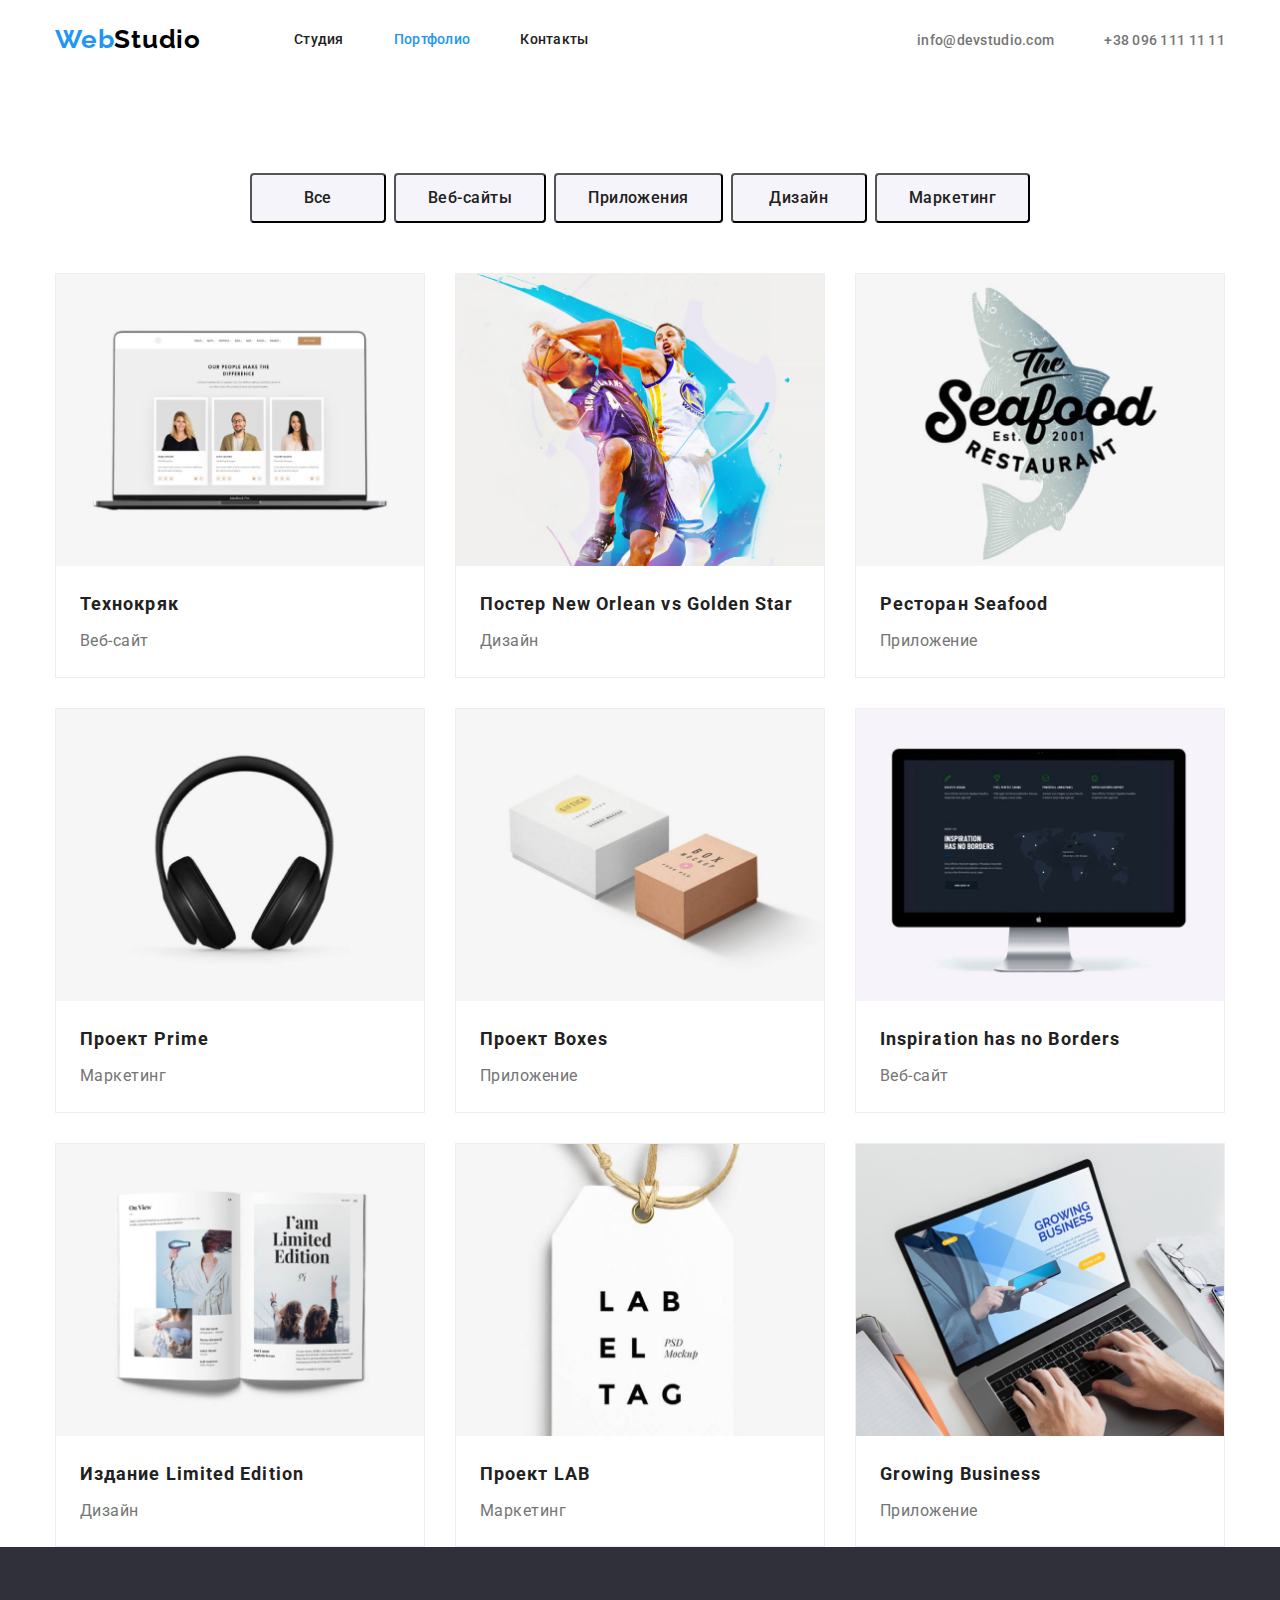
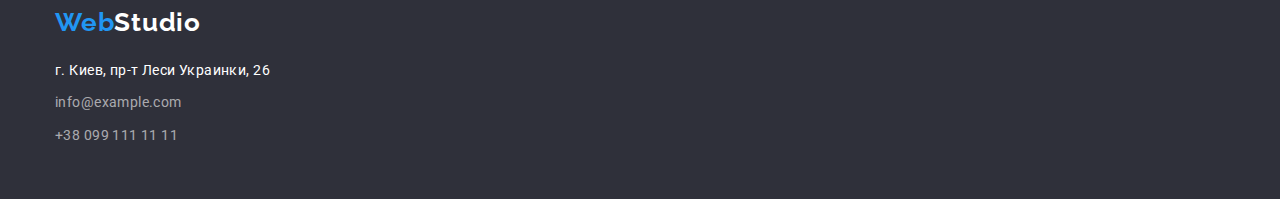
==== portfolio.html @ e328ae79 "переносит файлы третьей работы" ====
<!DOCTYPE html>
<html lang="ru">
  <head>
    <meta charset="UTF-8" />
    <meta name="viewport" content="width=device-width, initial-scale=1.0" />
    <title>Портфолио</title>
    <link
      href="https://fonts.googleapis.com/css2?family=Raleway:wght@700&family=Roboto:wght@400;500;700&display=swap"
      rel="stylesheet"
    />
    <link rel="stylesheet" href="./css/modern-normalize.css" />
    <link rel="stylesheet" href="./css/styles.css" />
  </head>

  <body>
    <!--Шапка страницы-->
    <header>
      <nav class="container main-nav">
        <a href="./index.html" class="logo">
          <span class="blue">Web</span>Studio
        </a>

        <ul class="site-nav list">
          <li class="item">
            <a href="./index.html" class="link">Студия</a>
          </li>
          <li class="item">
            <a href="./portfolio.html" class="link current">Портфолио</a>
          </li>
          <li class="item"><a href="" class="link">Контакты</a></li>
        </ul>

        <ul class="auht-nav list">
          <li class="item">
            <a href="mailto:info@devstudio.com" class="link"
              >info@devstudio.com</a
            >
          </li>
          <li class="item">
            <a href="tel:+38-096-111-11-11" class="link">+38 096 111 11 11</a>
          </li>
        </ul>
      </nav>
    </header>

    <main>
      <section class="portfolio">
        <!--<h1>Наши работы</h1>-->
        <div class="container">
          <ul class="list btn">
            <li class="item">
              <button type="button" class="button">Все</button>
            </li>
            <li class="item">
              <button type="button" class="button">Веб-сайты</button>
            </li>
            <li class="item">
              <button type="button" class="button">Приложения</button>
            </li>
            <li class="item">
              <button type="button" class="button">Дизайн</button>
            </li>
            <li class="item">
              <button type="button" class="button">Маркетинг</button>
            </li>
          </ul>
        </div>

        <div class="container">
          <ul class="our-work list">
            <li class="our-work-card">
              <a href="">
                <img
                  class="picture"
                  src="./images/portfolio1.jpg"
                  alt="ноутбук с открытым сайтом"
                  width="370"
                  height="294"
                />
              </a>
              <h2 class="portfolio-title">Технокряк</h2>
              <p class="portfolio-text">Веб-сайт</p>
            </li>
            <li class="our-work-card">
              <a href="">
                <img
                  class="picture"
                  src="./images/portfolio2.jpg"
                  alt="два баскедболиста"
                  width="370"
                  height="294"
                />
              </a>
              <h2 class="portfolio-title">Постер New Orlean vs Golden Star</h2>
              <p class="portfolio-text">Дизайн</p>
            </li>
            <li class="our-work-card">
              <a href="">
                <img
                  class="picture"
                  src="./images/portfolio3.jpg"
                  alt="название приложения"
                  width="370"
                  height="294"
                />
              </a>
              <h2 class="portfolio-title">Ресторан Seafood</h2>
              <p class="portfolio-text">Приложение</p>
            </li>
            <li class="our-work-card">
              <a href="">
                <img
                  class="picture"
                  src="./images/portfolio4.jpg"
                  alt="наушники"
                  width="370"
                  height="294"
                />
              </a>
              <h2 class="portfolio-title">Проект Prime</h2>
              <p class="portfolio-text">Маркетинг</p>
            </li>
            <li class="our-work-card">
              <a href="">
                <img
                  class="picture"
                  src="./images/portfolio5.jpg"
                  alt="коробки"
                  width="370"
                  height="294"
                />
              </a>
              <h2 class="portfolio-title">Проект Boxes</h2>
              <p class="portfolio-text">Приложение</p>
            </li>
            <li class="our-work-card">
              <a href="">
                <img
                  class="picture"
                  src="./images/portfolio6.jpg"
                  alt="сайт на робочем столе"
                  width="370"
                  height="294"
                />
              </a>
              <h2 class="portfolio-title">Inspiration has no Borders</h2>
              <p class="portfolio-text">Веб-сайт</p>
            </li>
            <li class="our-work-card">
              <a href="">
                <img
                  class="picture"
                  src="./images/portfolio7.jpg"
                  alt="открытая книга"
                  width="370"
                  height="294"
                />
              </a>
              <h2 class="portfolio-title">Издание Limited Edition</h2>
              <p class="portfolio-text">Дизайн</p>
            </li>
            <li class="our-work-card">
              <a href="">
                <img
                  class="picture"
                  src="./images/portfolio8.jpg"
                  alt="бирка LAB"
                  width="370"
                  height="294"
                />
              </a>
              <h2 class="portfolio-title">Проект LAB</h2>
              <p class="portfolio-text">Маркетинг</p>
            </li>
            <li class="our-work-card">
              <a href="">
                <img
                  class="picture"
                  src="./images/portfolio9.jpg"
                  alt="Приложение Growing Business"
                  width="370"
                  height="294"
                />
              </a>
              <h2 class="portfolio-title">Growing Business</h2>
              <p class="portfolio-text">Приложение</p>
            </li>
          </ul>
        </div>
      </section>
    </main>

    <!--Подвал-->
    <footer class="contacts-container">
      <div class="container">
        <a href="./index.html" class="logo footer">
          <span class="blue">Web</span><span class="white">Studio</span>
        </a>
        <address class="adress-content">
          <p class="text">г. Киев, пр-т Леси Украинки, 26</p>
          <a href="mailto:info@example.com" class="connection link text"
            >info@example.com</a
          >
          <a href="tel:+38-099-111-11-11" class="connection link text"
            >+38 099 111 11 11</a
          >
        </address>
      </div>
    </footer>
  </body>
</html>
---- css/styles.css ----
html {
  box-sizing: border-box;
}
*/ *,
*::before,
*::after {
  box-sizing: inherit;
}

/* Цвета текста */
:root {
  --blue: #2196f3;
  --black-one: #000000;
  --black-two: #212121;
  --gray-one: #757575;
  --gray-two: rgba(255, 255, 255, 0.6);
  --white: #ffffff;
  --herro-background: #2f303a;
  --portfolio-button-background: #f5f4fa;
  --section-background: #f5f4fa;
}

body {
  font-family: 'Roboto', sans-serif;
  background-color: var(--white);
  color: var(--black-two);
}

.container {
  width: 1200px;
  padding-left: 15px;
  padding-right: 15px;
  margin-left: auto;
  margin-right: auto;
}

/* logo */
.logo {
  margin-right: 93px;
  font-family: 'Raleway', sans-serif;
  font-weight: 700;
  color: var(--black-one);
  text-decoration: none;

  font-size: 26px;
  line-height: 1.2;
  letter-spacing: 0.03em;
}

.logo .blue {
  color: var(--blue);
}

.logo .white {
  color: var(--white);
}

.list {
  padding: 0;
  margin: 0;
  list-style: none;
}

.link {
  text-decoration: none;
}

.picture {
  display: block;
  max-width: 100%;
  height: auto;
}

/* site-nav */
.main-nav {
  align-items: center;
  display: flex;
}

.site-nav {
  display: flex;
}

.site-nav .item:not(:last-child) {
  margin-right: 50px;
}

.site-nav .link {
  display: block;
  font-weight: 500;

  color: var(--black-two);
  font-size: 14px;
  line-height: 1.1;
  letter-spacing: 0.02em;
  padding-top: 32px;
  padding-bottom: 32px;
}

.site-nav .link.current {
  color: var(--blue);
}

.site-nav .link:hover,
.site-nav .link:focus {
  color: var(--blue);
}

/* auht-nav */
.auht-nav {
  display: flex;
  margin-left: auto;
}

.auht-nav .item:not(:last-child) {
  margin-right: 50px;
}

.auht-nav .link {
  font-weight: 500;
  color: var(--gray-one);
  font-size: 14px;
  line-height: 1.1;
  letter-spacing: 0.02em;
}

.auht-nav .link:hover,
.auht-nav .link:focus {
  color: var(--blue);
}

/* herro */

.herro {
  text-align: center;
  background-color: var(--herro-background);
}

.herro-title {
  margin-top: 0;
  margin-bottom: 30px;
  margin-left: auto;
  margin-right: auto;
  /* padding-top: 200px; */
  width: 696px;

  font-weight: 900;
  color: var(--white);
  text-transform: uppercase;
  font-size: 44px;
  line-height: 1.4;
  letter-spacing: 0.06em;
}

/* button */
.button {
  /* margin-bottom: 210px; */
  display: inline-block;
  min-width: 136px;
  padding: 10px 32px;
  border-radius: 4px;

  font-weight: 700;
  background-color: var(--blue);
  color: var(--white);
  font-size: 16px;
  line-height: 1.9;
  letter-spacing: 0.06em;
}

/* section */
.section {
  padding-top: 0;
  padding-bottom: 94px;
}

.section-top {
  padding-top: 94px;
  padding-bottom: 94px;
}

.section-top.content {
  background-color: var(--section-background);
}

.section-title.centered {
  margin-top: 0;
  margin-bottom: 50px;
  text-align: center;
}

.section-title {
  font-weight: 700;
  font-size: 36px;
  line-height: 1.2;
  letter-spacing: 0.03em;
}

/* featyre */
.featyre {
  display: flex;
}

.featyre .item:not(:last-child) {
  margin-right: 30px;
}

.featyre .title {
  margin-top: 0;
  margin-bottom: 10px;
  font-weight: 700;
  text-transform: uppercase;
  font-size: 14px;
  line-height: 1.1;
  letter-spacing: 0.03em;
}

.featyre .text {
  margin-top: 0;
  margin-bottom: 0;

  font-weight: 400;
  color: var(--gray-one);
  font-size: 14px;
  line-height: 1.7;
  letter-spacing: 0.03em;
}
/* What the company does */
.doing {
  display: flex;
}

.doing .item:not(:last-child) {
  margin-right: 30px;
}

.card {
  background: #ffffff;
  box-shadow: 0px 1px 3px rgba(0, 0, 0, 0.12), 0px 1px 1px rgba(0, 0, 0, 0.14),
    0px 2px 1px rgba(0, 0, 0, 0.2);
  border-radius: 0px 0px 4px 4px;

  text-align: center;
}

.card-content {
  padding-top: 30px;
  padding-bottom: 30px;
}

.team {
  display: flex;
}

.team .item:not(:last-child) {
  margin-right: 30px;
}

.team .name {
  margin-top: 0;
  margin-bottom: 10px;

  font-weight: 500;
  font-size: 16px;
  line-height: 1.2;
  letter-spacing: 0.03em;
}

.team .position {
  margin-top: 0;
  margin-bottom: 0;

  font-weight: 400;
  color: var(--gray-one);
  font-size: 16px;
  line-height: 1.2;
  letter-spacing: 0.03em;
}
/* address */
.contacts-container {
  background-color: var(--herro-background);
  color: var(--white);
  font-weight: 400;
  font-size: 14px;
  line-height: 1.7;
  letter-spacing: 0.03em;
  font-style: normal;

  height: 252px;
}

.contacts-container .footer {
  display: block;
  margin-right: 0;
  padding-top: 60px;
  padding-bottom: 20px;
}

.adress-content {
  display: flex;
  flex-direction: column;

  font-style: normal;
}

.adress-content .text {
  margin-top: 0px;
  margin-bottom: 0px;
  padding-bottom: 9px;
}

.contacts-container .connection {
  font-weight: 400;
  color: var(--gray-two);
  font-size: 14px;
  line-height: 1.7;
  letter-spacing: 0.03em;
  font-style: normal;
}

/*portfolio.html*/
.btn {
  display: flex;
  margin-top: 94px;
  margin-bottom: 50px;
  justify-content: center;
}

.portfolio .button {
  font-weight: 500;
  background-color: var(--portfolio-button-background);
  color: var(--black-two);
  font-size: 16px;
  line-height: 1.6;
  letter-spacing: 0.03em;
}

.portfolio .button:hover,
.portfolio .button:focus {
  background-color: var(--blue);
  color: var(--white);
}

.portfolio .item:not(:last-child) {
  margin-right: 8px;
}

.portfolio .our-work {
  display: flex;
  flex-wrap: wrap;
}

.our-work-card {
  width: calc((100% - 60px) / 3);
  background-color: var(--white);
  margin-right: 30px;
  margin-bottom: 30px;
  border: 1px solid #eeeeee;
}

.our-work-card:nth-child(3n) {
  margin-right: 0;
}

.our-work-card:nth-last-child(-n + 3) {
  margin-bottom: 0;
}

.portfolio-title {
  padding-top: 20px;
  padding-left: 24px;
  margin-top: 0;
  margin-bottom: 4px;

  font-weight: 700;
  font-size: 18px;
  line-height: 2;
  letter-spacing: 0.06em;
}

.portfolio-text {
  padding-left: 24px;
  padding-bottom: 20px;
  margin-top: 0;
  margin-bottom: 0;

  color: var(--gray-one);
  font-weight: 400;
  font-size: 16px;
  line-height: 1.9;
  letter-spacing: 0.03em;
}
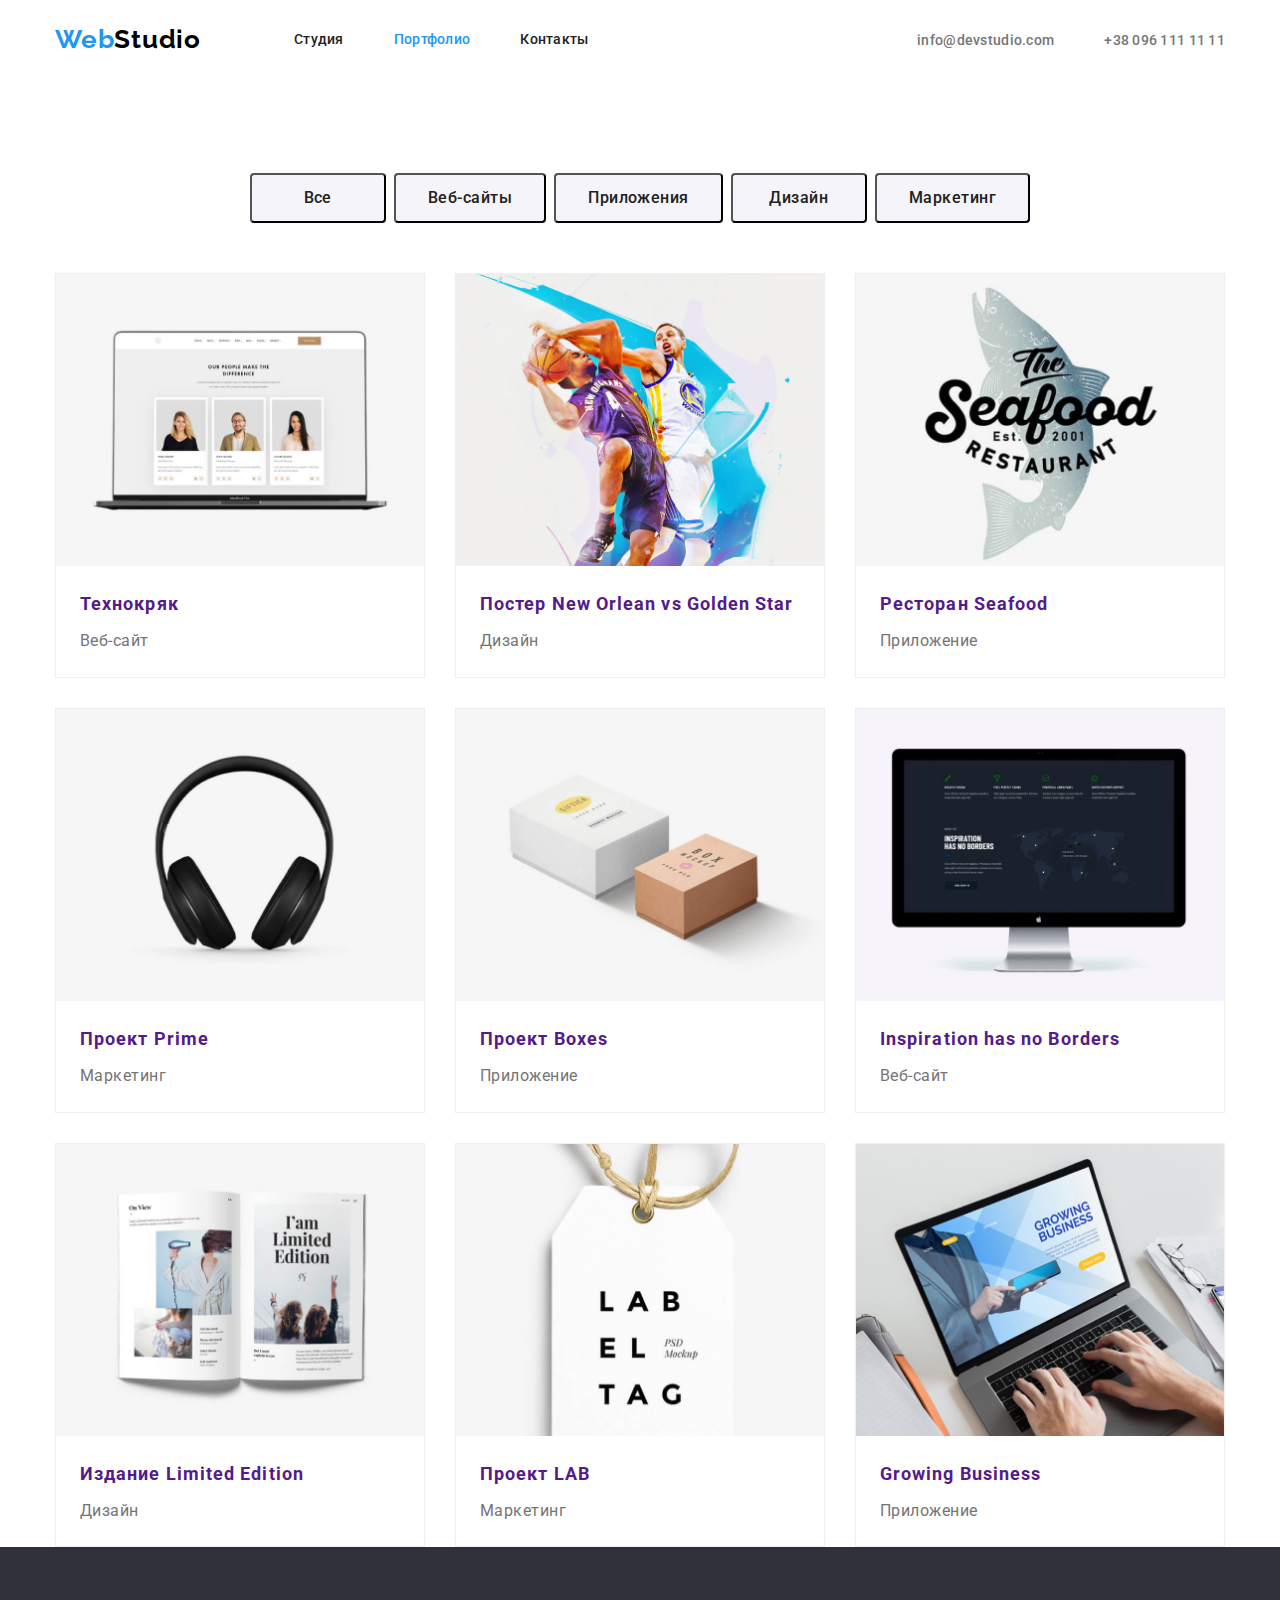
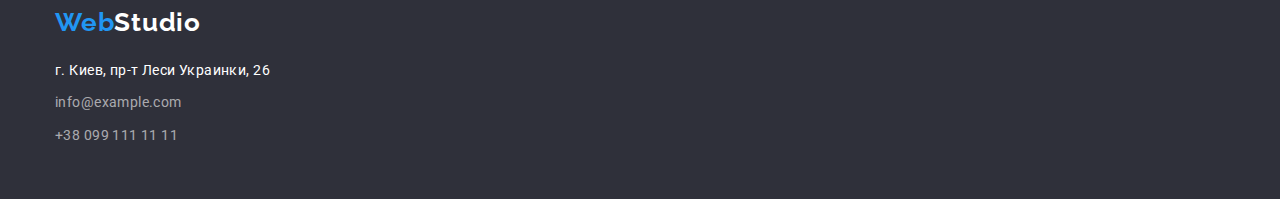
==== commit 8234df46: "делает карточки портфолио ссылками и задает тень для кнопок и карточек" ====
--- a/portfolio.html
+++ b/portfolio.html
@@ -69,7 +69,7 @@
         <div class="container">
           <ul class="our-work list">
             <li class="our-work-card">
-              <a href="">
+              <a href="" class="link">
                 <img
                   class="picture"
                   src="./images/portfolio1.jpg"
@@ -77,12 +77,13 @@
                   width="370"
                   height="294"
                 />
-              </a>
-              <h2 class="portfolio-title">Технокряк</h2>
-              <p class="portfolio-text">Веб-сайт</p>
-            </li>
-            <li class="our-work-card">
-              <a href="">
+
+                <h2 class="portfolio-title">Технокряк</h2>
+                <p class="portfolio-text">Веб-сайт</p>
+              </a>
+            </li>
+            <li class="our-work-card">
+              <a href="" class="link">
                 <img
                   class="picture"
                   src="./images/portfolio2.jpg"
@@ -90,12 +91,15 @@
                   width="370"
                   height="294"
                 />
-              </a>
-              <h2 class="portfolio-title">Постер New Orlean vs Golden Star</h2>
-              <p class="portfolio-text">Дизайн</p>
-            </li>
-            <li class="our-work-card">
-              <a href="">
+
+                <h2 class="portfolio-title">
+                  Постер New Orlean vs Golden Star
+                </h2>
+                <p class="portfolio-text">Дизайн</p>
+              </a>
+            </li>
+            <li class="our-work-card">
+              <a href="" class="link">
                 <img
                   class="picture"
                   src="./images/portfolio3.jpg"
@@ -103,12 +107,13 @@
                   width="370"
                   height="294"
                 />
-              </a>
-              <h2 class="portfolio-title">Ресторан Seafood</h2>
-              <p class="portfolio-text">Приложение</p>
-            </li>
-            <li class="our-work-card">
-              <a href="">
+
+                <h2 class="portfolio-title">Ресторан Seafood</h2>
+                <p class="portfolio-text">Приложение</p>
+              </a>
+            </li>
+            <li class="our-work-card">
+              <a href="" class="link">
                 <img
                   class="picture"
                   src="./images/portfolio4.jpg"
@@ -116,12 +121,13 @@
                   width="370"
                   height="294"
                 />
-              </a>
-              <h2 class="portfolio-title">Проект Prime</h2>
-              <p class="portfolio-text">Маркетинг</p>
-            </li>
-            <li class="our-work-card">
-              <a href="">
+
+                <h2 class="portfolio-title">Проект Prime</h2>
+                <p class="portfolio-text">Маркетинг</p>
+              </a>
+            </li>
+            <li class="our-work-card">
+              <a href="" class="link">
                 <img
                   class="picture"
                   src="./images/portfolio5.jpg"
@@ -129,12 +135,13 @@
                   width="370"
                   height="294"
                 />
-              </a>
-              <h2 class="portfolio-title">Проект Boxes</h2>
-              <p class="portfolio-text">Приложение</p>
-            </li>
-            <li class="our-work-card">
-              <a href="">
+
+                <h2 class="portfolio-title">Проект Boxes</h2>
+                <p class="portfolio-text">Приложение</p>
+              </a>
+            </li>
+            <li class="our-work-card">
+              <a href="" class="link">
                 <img
                   class="picture"
                   src="./images/portfolio6.jpg"
@@ -142,12 +149,13 @@
                   width="370"
                   height="294"
                 />
-              </a>
-              <h2 class="portfolio-title">Inspiration has no Borders</h2>
-              <p class="portfolio-text">Веб-сайт</p>
-            </li>
-            <li class="our-work-card">
-              <a href="">
+
+                <h2 class="portfolio-title">Inspiration has no Borders</h2>
+                <p class="portfolio-text">Веб-сайт</p>
+              </a>
+            </li>
+            <li class="our-work-card">
+              <a href="" class="link">
                 <img
                   class="picture"
                   src="./images/portfolio7.jpg"
@@ -155,12 +163,13 @@
                   width="370"
                   height="294"
                 />
-              </a>
-              <h2 class="portfolio-title">Издание Limited Edition</h2>
-              <p class="portfolio-text">Дизайн</p>
-            </li>
-            <li class="our-work-card">
-              <a href="">
+
+                <h2 class="portfolio-title">Издание Limited Edition</h2>
+                <p class="portfolio-text">Дизайн</p>
+              </a>
+            </li>
+            <li class="our-work-card">
+              <a href="" class="link">
                 <img
                   class="picture"
                   src="./images/portfolio8.jpg"
@@ -168,12 +177,13 @@
                   width="370"
                   height="294"
                 />
-              </a>
-              <h2 class="portfolio-title">Проект LAB</h2>
-              <p class="portfolio-text">Маркетинг</p>
-            </li>
-            <li class="our-work-card">
-              <a href="">
+
+                <h2 class="portfolio-title">Проект LAB</h2>
+                <p class="portfolio-text">Маркетинг</p>
+              </a>
+            </li>
+            <li class="our-work-card">
+              <a href="" class="link">
                 <img
                   class="picture"
                   src="./images/portfolio9.jpg"
@@ -181,9 +191,10 @@
                   width="370"
                   height="294"
                 />
-              </a>
-              <h2 class="portfolio-title">Growing Business</h2>
-              <p class="portfolio-text">Приложение</p>
+
+                <h2 class="portfolio-title">Growing Business</h2>
+                <p class="portfolio-text">Приложение</p>
+              </a>
             </li>
           </ul>
         </div>
--- a/css/styles.css
+++ b/css/styles.css
@@ -201,6 +201,50 @@
   display: flex;
 }
 
+.featyre .item::before {
+  content: '';
+  display: block;
+
+  height: 120px;
+  background-color: var(--section-background);
+  background-repeat: no-repeat;
+  background-position: center;
+  margin-bottom: 30px;
+}
+
+.featyre .item:nth-child(1)::before {
+  background-image: url(../images/antenna.svg);
+}
+
+.featyre .item:nth-child(2)::before {
+  background-image: url(../images/clock.svg);
+}
+
+.featyre .item:nth-child(3)::before {
+  background-image: url(../images/diagram.svg);
+}
+
+.featyre .item:nth-child(4)::before {
+  background-image: url(../images/astronaut.svg);
+}
+
+/* .icon-antenna::before {
+   background-image: url(../images/antenna.svg);
+   }   */
+
+/* 
+.icon-clock::before {
+  background-image: url(../images/clock.svg);
+}
+
+.icon-diagram::before {
+  background-image: url(../images/diagram.svg);
+}
+
+.icon-astronaut::before {
+  background-image: url(../images/astronaut.svg);
+} */
+
 .featyre .item:not(:last-child) {
   margin-right: 30px;
 }
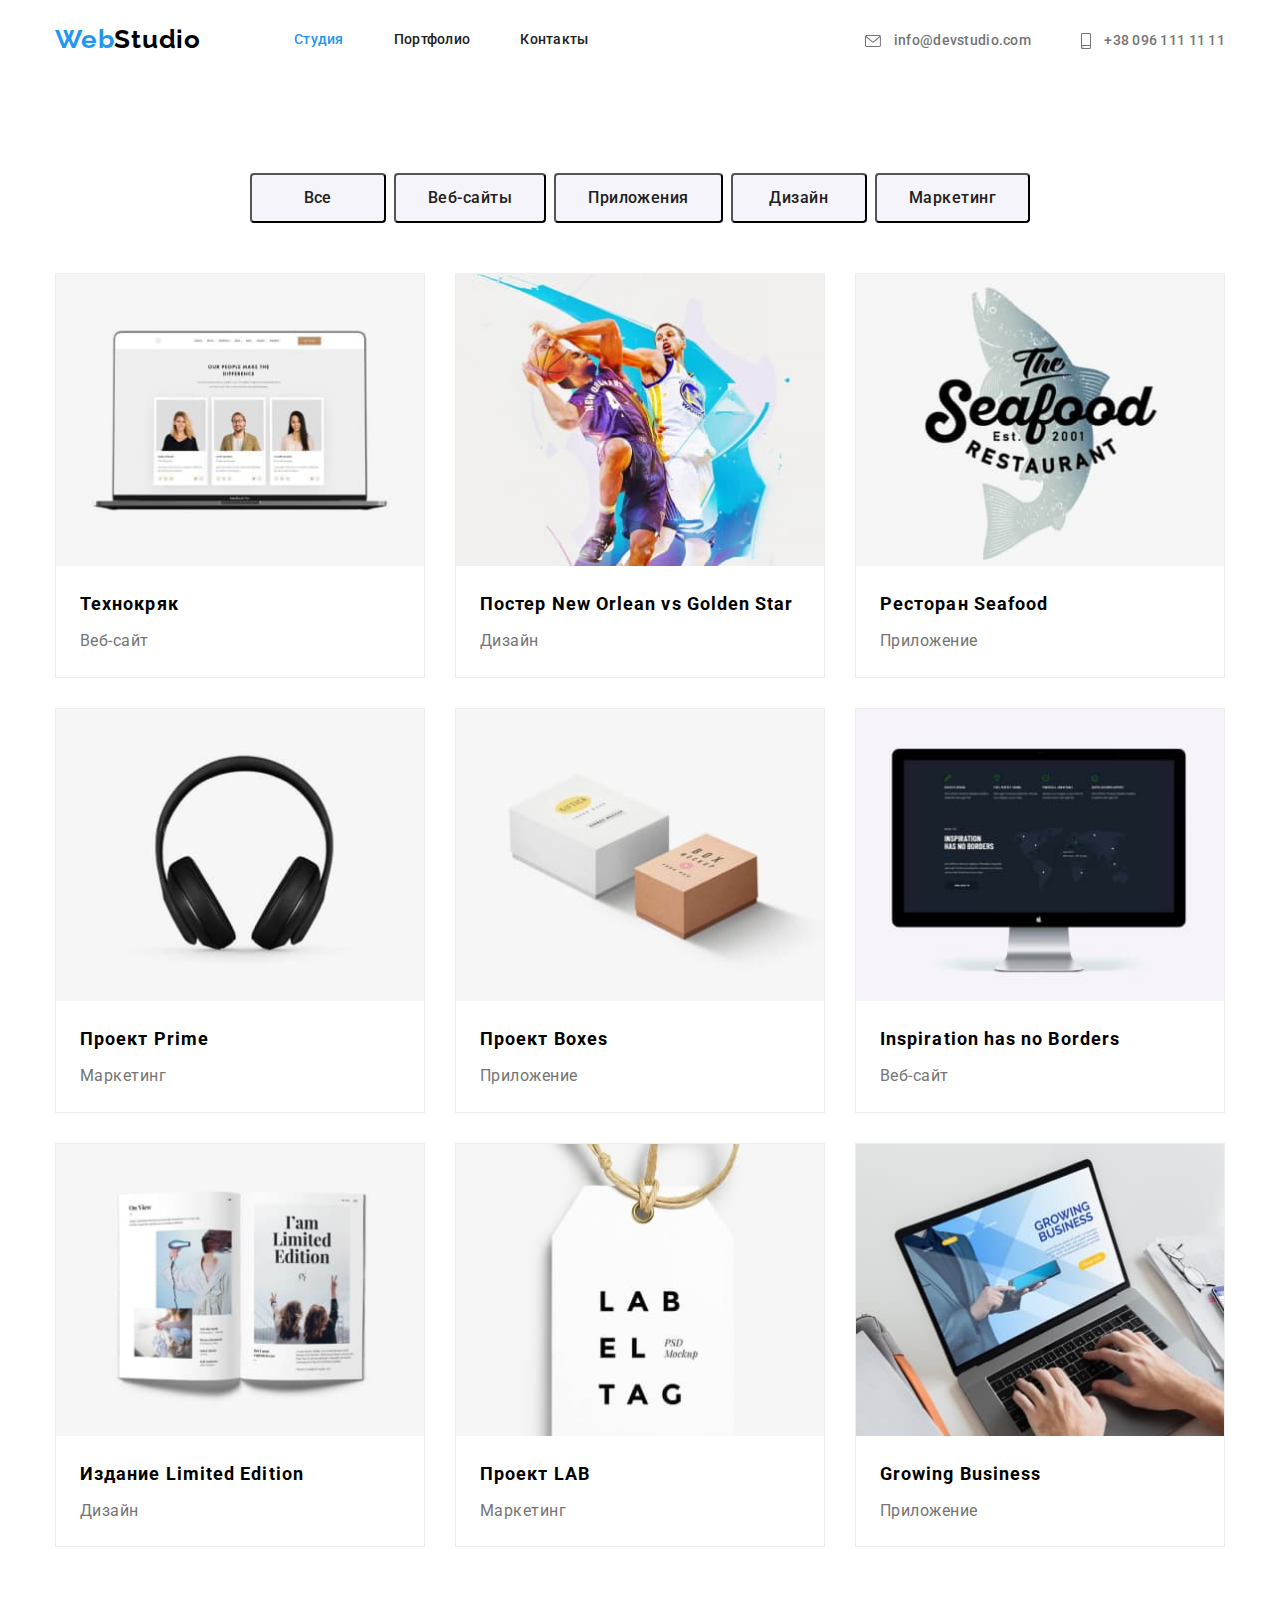
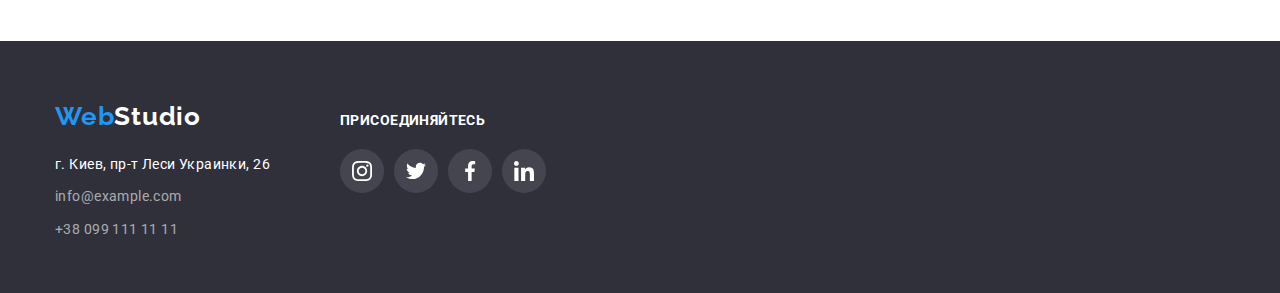
==== commit 390a8df5: "меняет хедер и футер на страничке портфолио" ====
--- a/portfolio.html
+++ b/portfolio.html
@@ -22,22 +22,30 @@
 
         <ul class="site-nav list">
           <li class="item">
-            <a href="./index.html" class="link">Студия</a>
-          </li>
-          <li class="item">
-            <a href="./portfolio.html" class="link current">Портфолио</a>
+            <a href="./index.html" class="link current">Студия</a>
+          </li>
+          <li class="item">
+            <a href="./portfolio.html" class="link">Портфолио</a>
           </li>
           <li class="item"><a href="" class="link">Контакты</a></li>
         </ul>
 
         <ul class="auht-nav list">
           <li class="item">
-            <a href="mailto:info@devstudio.com" class="link"
-              >info@devstudio.com</a
+            <a class="link" href="mailto:info@devstudio.com"
+              ><svg class="nav-icon-envelope">
+                <use href="./images/sprite.svg#icon-envelope"></use>
+              </svg>
+              info@devstudio.com
+            </a>
+          </li>
+          <li class="item">
+            <a class="link" href="tel:+38-096-111-11-11"
+              ><svg class="nav-icon-smartphone">
+                <use href="./images/sprite.svg#icon-smartphone"></use>
+              </svg>
+              +38 096 111 11 11</a
             >
-          </li>
-          <li class="item">
-            <a href="tel:+38-096-111-11-11" class="link">+38 096 111 11 11</a>
           </li>
         </ul>
       </nav>
@@ -203,19 +211,74 @@
 
     <!--Подвал-->
     <footer class="contacts-container">
-      <div class="container">
-        <a href="./index.html" class="logo footer">
-          <span class="blue">Web</span><span class="white">Studio</span>
-        </a>
-        <address class="adress-content">
-          <p class="text">г. Киев, пр-т Леси Украинки, 26</p>
-          <a href="mailto:info@example.com" class="connection link text"
-            >info@example.com</a
-          >
-          <a href="tel:+38-099-111-11-11" class="connection link text"
-            >+38 099 111 11 11</a
-          >
-        </address>
+      <div class="container footer-flex">
+        <div class="footer-address">
+          <a href="./index.html" class="logo footer">
+            <span class="blue">Web</span><span class="white">Studio</span>
+          </a>
+          <address class="adress-content">
+            <p class="text">г. Киев, пр-т Леси Украинки, 26</p>
+            <a href="mailto:info@example.com" class="connection link text"
+              >info@example.com</a
+            >
+            <a href="tel:+38-099-111-11-11" class="connection link text"
+              >+38 099 111 11 11</a
+            >
+          </address>
+        </div>
+
+        <div class="footer-slogan">
+          <h2 class="footer-slogan-text">Присоединяйтесь</h2>
+          <!-- <div class="footer-icon"> -->
+          <ul class="list social-icon-list">
+            <li class="social-icon-item">
+              <a
+                class="social-icon-link"
+                href="https://www.instagram.com/?hl=ru"
+                aria-label="ссылка Инстаграм"
+              >
+                <svg class="social-icon">
+                  <use href="./images/sprite.svg#icon-instagram"></use>
+                </svg>
+              </a>
+            </li>
+
+            <li class="social-icon-item">
+              <a
+                class="social-icon-link"
+                href="https://twitter.com/?lang=ru"
+                aria-label="ссылка Твиттер"
+              >
+                <svg class="social-icon">
+                  <use href="./images/sprite.svg#icon-twitter"></use>
+                </svg>
+              </a>
+            </li>
+
+            <li class="social-icon-item">
+              <a
+                class="social-icon-link"
+                href="https://www.facebook.com/"
+                aria-label="ссылка Фейсбук"
+              >
+                <svg class="social-icon">
+                  <use href="./images/sprite.svg#icon-facebook"></use>
+                </svg>
+              </a>
+            </li>
+
+            <li class="social-icon-item">
+              <a
+                class="social-icon-link"
+                href="https://www.linkedin.com/"
+                aria-label="ссылка Линкедин"
+                ><svg class="social-icon">
+                  <use href="./images/sprite.svg#icon-linkedin"></use>
+                </svg>
+              </a>
+            </li>
+          </ul>
+        </div>
       </div>
     </footer>
   </body>
--- a/css/styles.css
+++ b/css/styles.css
@@ -116,6 +116,10 @@
   margin-right: 50px;
 }
 
+.auht-nav .item {
+  text-align: center;
+}
+
 .auht-nav .link {
   font-weight: 500;
   color: var(--gray-one);
@@ -129,11 +133,53 @@
   color: var(--blue);
 }
 
+.auht-nav .link:hover .nav-icon-envelope,
+.auht-nav .link:focus .nav-icon-envelope {
+  fill: var(--blue);
+}
+
+.nav-icon-envelope {
+  display: inline-flex;
+  vertical-align: middle;
+  width: 16px;
+  height: 12px;
+  margin-right: 10px;
+  fill: var(--gray-one);
+  text-align: center;
+}
+
+.nav-icon-smartphone {
+  display: inline-flex;
+  vertical-align: middle;
+  width: 10px;
+  height: 16px;
+  margin-right: 10px;
+  fill: var(--gray-one);
+}
+
+.auht-nav .link:hover .nav-icon-smartphone,
+.auht-nav .link:focus .nav-icon-smartphone {
+  fill: var(--blue);
+}
+
 /* herro */
 
-.herro {
+.herro-container {
   text-align: center;
-  background-color: var(--herro-background);
+  height: 600px;
+  max-width: 1600px;
+  margin-left: auto;
+  margin-right: auto;
+  padding-top: 200px;
+  padding-bottom: 200px;
+  background-image: linear-gradient(
+      to right,
+      rgba(47, 48, 58, 0.4),
+      rgba(47, 48, 58, 0.4)
+    ),
+    url(../images/hero.jpg);
+  background-position: center;
+  background-color: #c4c4c4;
 }
 
 .herro-title {
@@ -141,7 +187,6 @@
   margin-bottom: 30px;
   margin-left: auto;
   margin-right: auto;
-  /* padding-top: 200px; */
   width: 696px;
 
   font-weight: 900;
@@ -154,7 +199,6 @@
 
 /* button */
 .button {
-  /* margin-bottom: 210px; */
   display: inline-block;
   min-width: 136px;
   padding: 10px 32px;
@@ -312,7 +356,7 @@
 
 .team .position {
   margin-top: 0;
-  margin-bottom: 0;
+  margin-bottom: 16px;
 
   font-weight: 400;
   color: var(--gray-one);
@@ -320,7 +364,78 @@
   line-height: 1.2;
   letter-spacing: 0.03em;
 }
+
+.social-icon-list {
+  display: flex;
+  justify-content: center;
+}
+
+.social-icon-item:not(:last-child) {
+  margin-right: 10px;
+}
+
+.social-icon-link {
+  display: flex;
+  justify-content: center;
+  align-items: center;
+
+  width: 44px;
+  height: 44px;
+  border-radius: 50%;
+
+  background-color: var(--white);
+}
+
+.social-icon-link:hover .social-icon,
+.social-icon-link:focus .social-icon {
+  fill: var(--white);
+}
+
+.social-icon-link:hover,
+.social-icon-link:focus {
+  background-color: var(--blue);
+}
+.social-icon {
+  width: 20px;
+  height: 20px;
+  fill: #afb1b8;
+}
+
+/* Постоянные клиенты */
+.clients-logo-list {
+  display: flex;
+}
+
+.clients-logo-item:not(:last-child) {
+  margin-right: 30px;
+}
+
+.clients-logo-link {
+  fill: #afb1b8;
+  display: flex;
+  justify-content: center;
+  align-items: center;
+  width: 170px;
+  height: 90px;
+  border: 1px solid #afb1b8;
+  border-radius: 4px;
+}
+
+.clients-logo-link:hover .clients-logo,
+.clients-logo-link:focus .clients-logo {
+  fill: var(--blue);
+}
+
+.clients-logo-link:hover,
+.clients-logo-link:focus {
+  border: 1px solid var(--blue);
+}
+
 /* address */
+.footer-flex {
+  display: flex;
+}
+
 .contacts-container {
   background-color: var(--herro-background);
   color: var(--white);
@@ -333,15 +448,19 @@
   height: 252px;
 }
 
-.contacts-container .footer {
+.footer-address {
+  margin-right: 70px;
+}
+
+.footer {
   display: block;
   margin-right: 0;
-  padding-top: 60px;
-  padding-bottom: 20px;
+  margin-top: 60px;
+  margin-bottom: 20px;
 }
 
 .adress-content {
-  display: flex;
+  display: inline-flex;
   flex-direction: column;
 
   font-style: normal;
@@ -350,7 +469,7 @@
 .adress-content .text {
   margin-top: 0px;
   margin-bottom: 0px;
-  padding-bottom: 9px;
+  margin-bottom: 9px;
 }
 
 .contacts-container .connection {
@@ -361,11 +480,37 @@
   letter-spacing: 0.03em;
   font-style: normal;
 }
+.footer-slogan .social-icon-link {
+  background-color: rgba(255, 255, 255, 0.1);
+}
+
+.footer-slogan .social-icon-link:hover {
+  background-color: var(--blue);
+}
+
+.footer-slogan .social-icon {
+  fill: var(--white);
+}
+
+.footer-slogan-text {
+  margin-top: 72px;
+  margin-bottom: 20px;
+
+  font-weight: 700;
+  font-size: 14px;
+  line-height: 1.1;
+  letter-spacing: 0.03em;
+  text-transform: uppercase;
+}
 
 /*portfolio.html*/
+.portfolio {
+  padding-top: 94px;
+  padding-bottom: 94px;
+}
+
 .btn {
   display: flex;
-  margin-top: 94px;
   margin-bottom: 50px;
   justify-content: center;
 }
@@ -389,6 +534,15 @@
   margin-right: 8px;
 }
 
+.portfolio .item:hover {
+  box-shadow: 0px 3px 1px rgba(0, 0, 0, 0.1), 0px 1px 2px rgba(0, 0, 0, 0.08),
+    0px 2px 2px rgba(0, 0, 0, 0.12);
+}
+
+.our-work-card:hover {
+  box-shadow: 0px 1px 1px rgba(0, 0, 0, 0.12), 0px 4px 4px rgba(0, 0, 0, 0.06),
+    1px 4px 6px rgba(0, 0, 0, 0.16);
+}
 .portfolio .our-work {
   display: flex;
   flex-wrap: wrap;
@@ -410,7 +564,7 @@
   margin-bottom: 0;
 }
 
-.portfolio-title {
+.our-work-card .portfolio-title {
   padding-top: 20px;
   padding-left: 24px;
   margin-top: 0;
@@ -420,6 +574,8 @@
   font-size: 18px;
   line-height: 2;
   letter-spacing: 0.06em;
+
+  color: #000000;
 }
 
 .portfolio-text {
